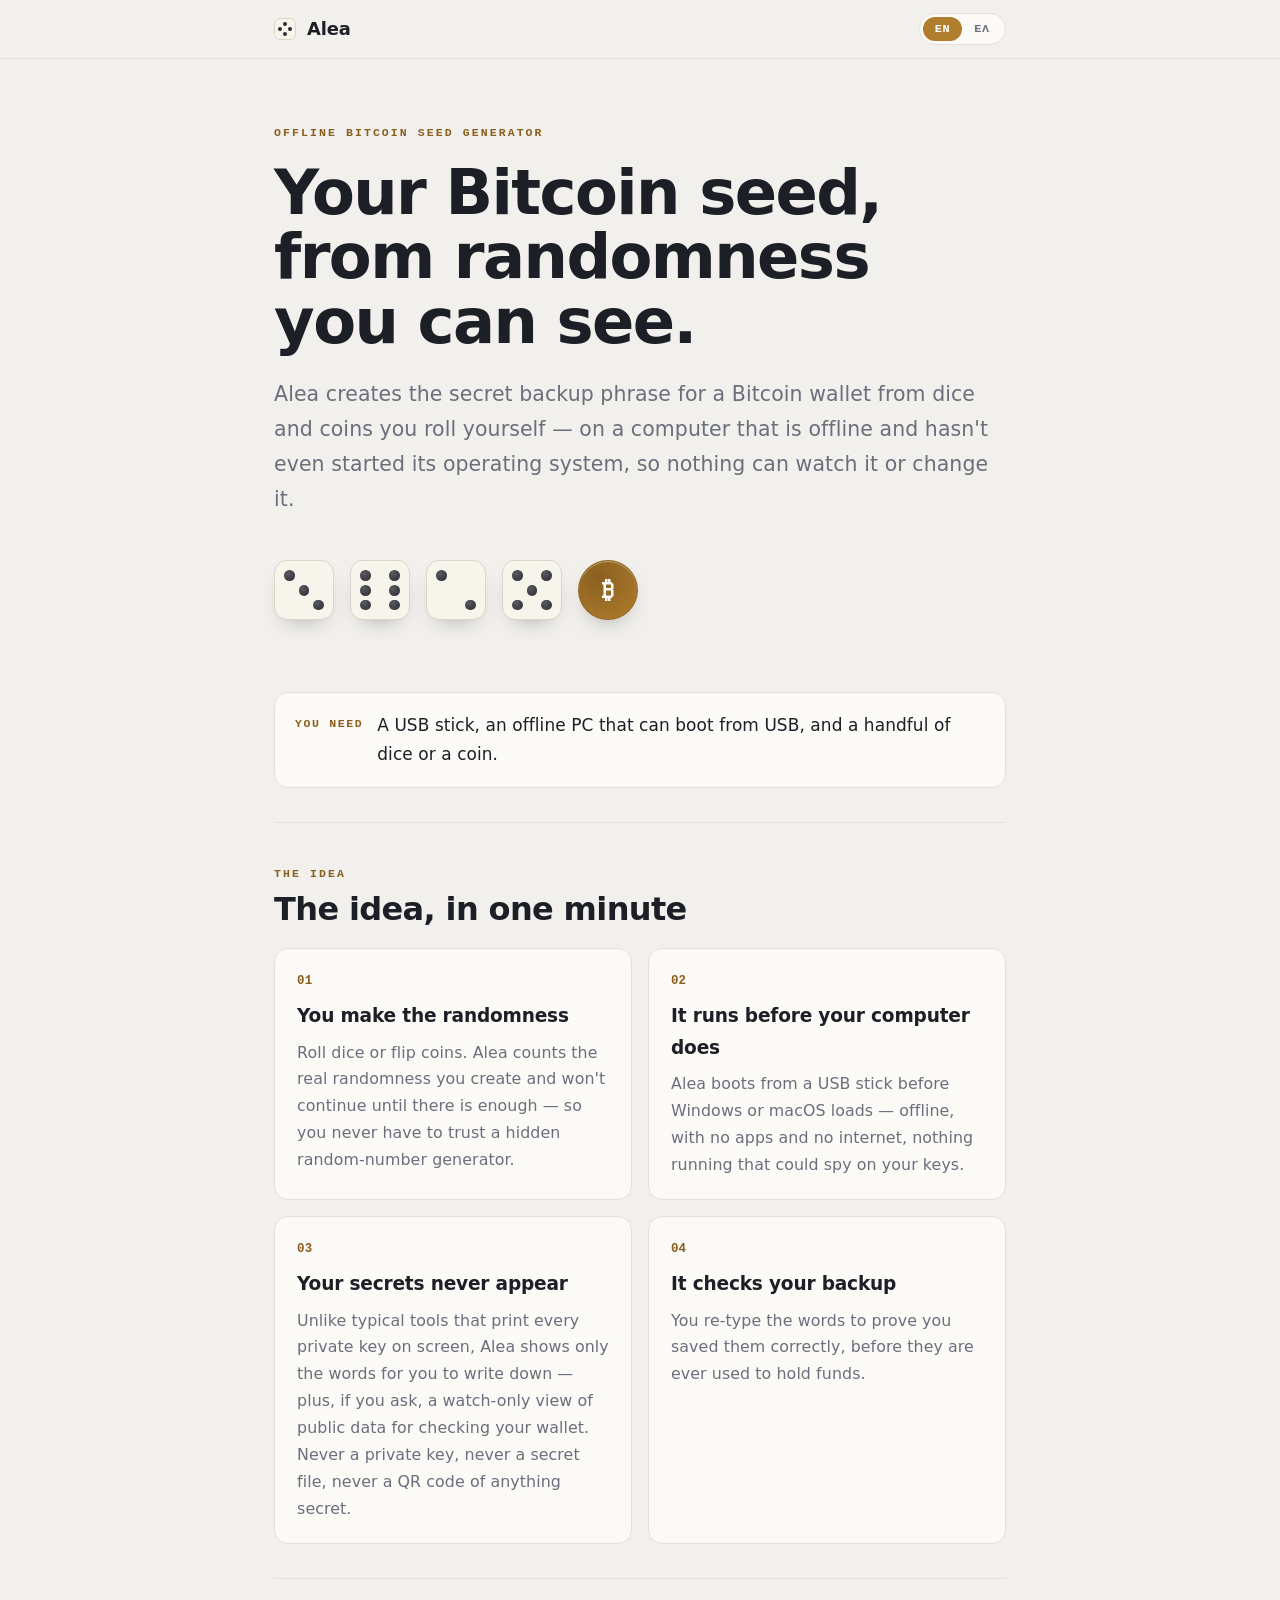
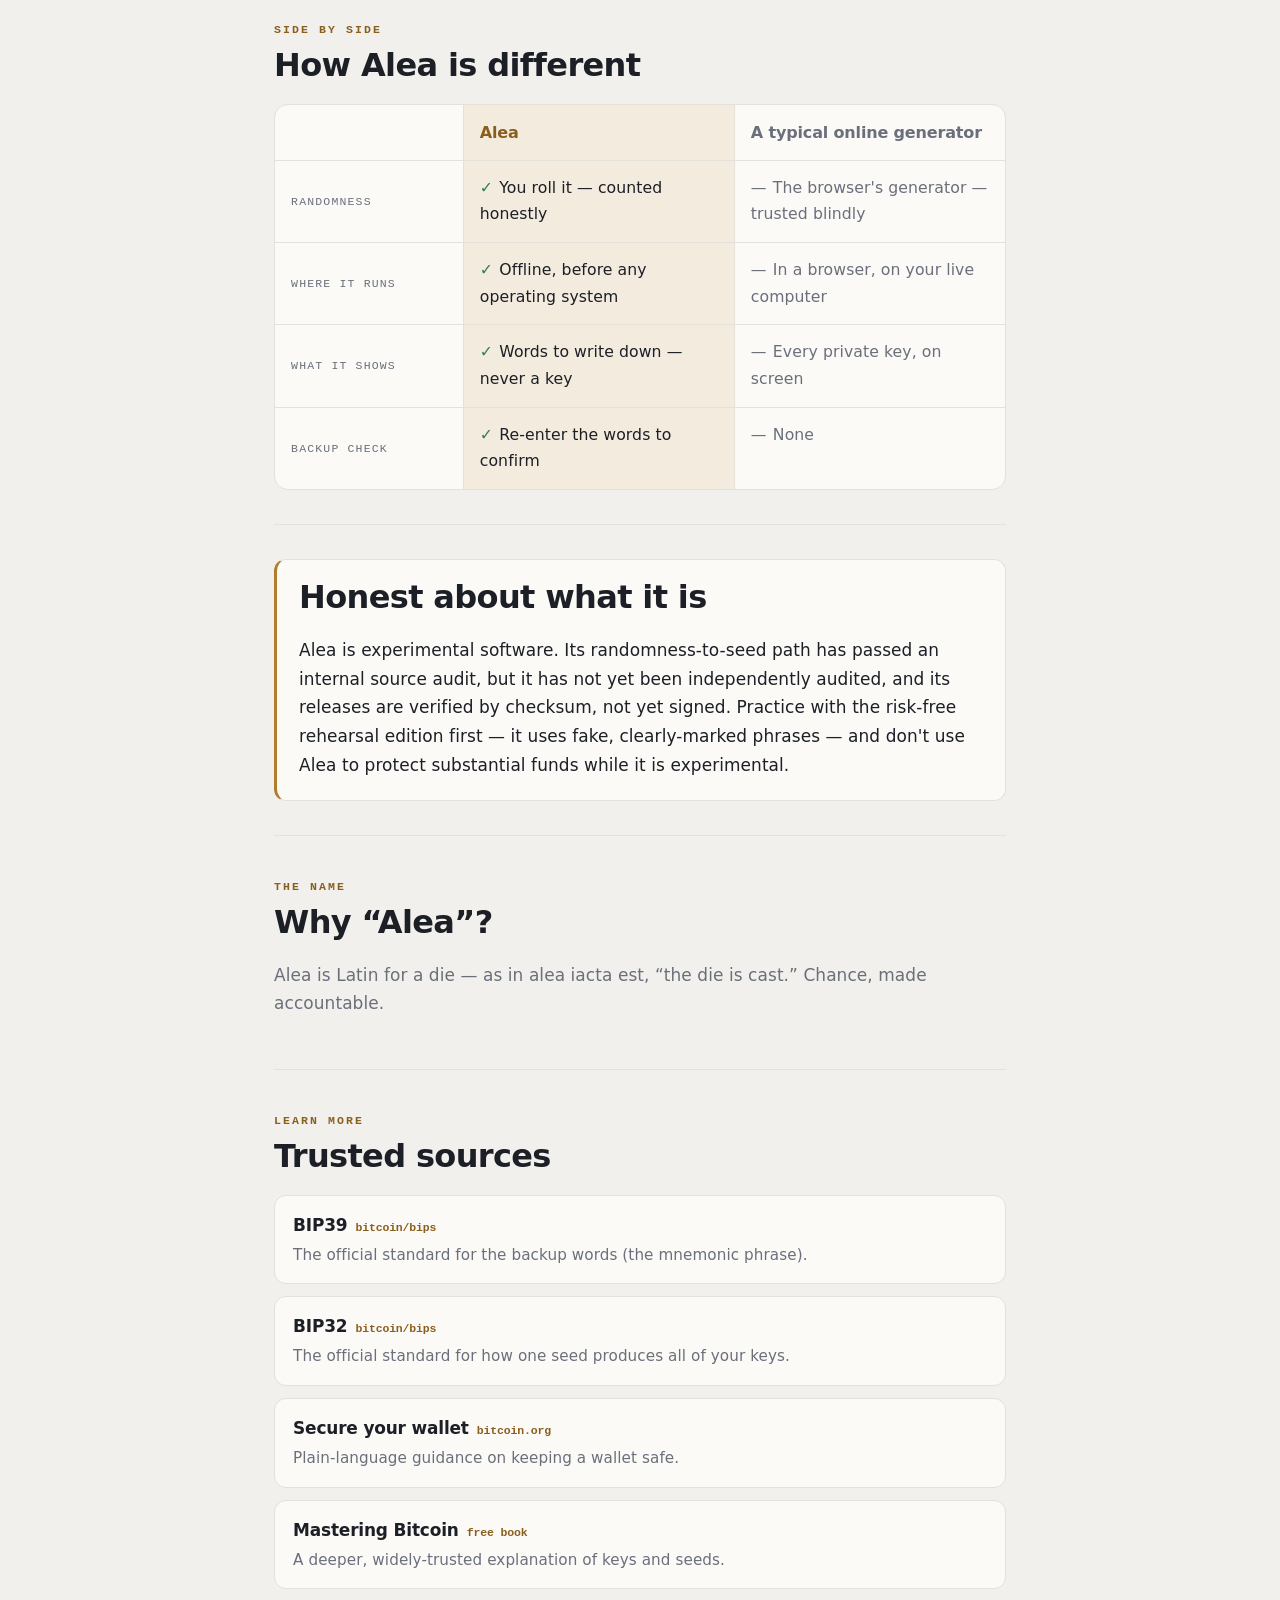
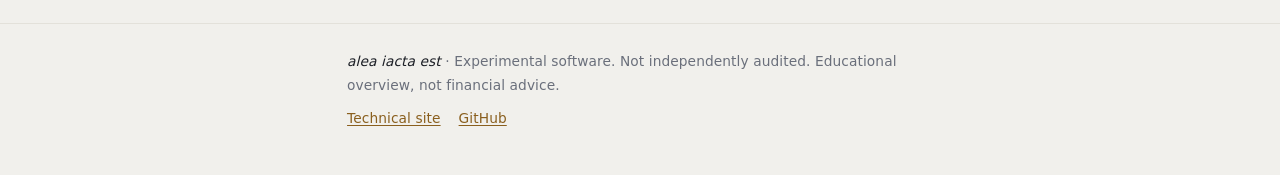
==== site/explained.html @ 650f6a90 "site: add Greek (bilingual) content + EN/ΕΛ intro; bump landing to 0.12.0-beta The live GitHub Pages" ====
<!doctype html>
<html lang="en">
<head>
<meta charset="utf-8">
<meta name="viewport" content="width=device-width, initial-scale=1">
<title>Alea — explained</title>
<meta name="description" content="A plain-language introduction to Alea, the offline Bitcoin recovery-phrase generator — in English and Greek. Alea creates a wallet's backup words from dice and coins you roll yourself, before any operating system loads.">
<style>
  :root{
    --ground:#F1F0EC; --surface:#FBFAF7; --ink:#1C1F26; --muted:#6A6F7B;
    --line:#E3E1DA; --accent:#B07D2E; --accent-ink:#8A5F1E; --accent-soft:rgba(176,125,46,.12);
    --die:#F7F4EC; --die-line:#DAD5C7; --pip:#2A2C33; --good:#2F7D5B;
    --font-sans:system-ui,-apple-system,"Segoe UI",Roboto,"Helvetica Neue",Arial,"Noto Sans",sans-serif;
    --font-mono:ui-monospace,"SF Mono","Cascadia Code","Segoe UI Mono",Menlo,Consolas,monospace;
    --maxw:72ch;
  }
  @media (prefers-color-scheme:dark){
    :root{
      --ground:#14161C; --surface:#1B1E27; --ink:#E9E7DF; --muted:#969CAA;
      --line:#2A2E39; --accent:#D6A24B; --accent-ink:#E4B871; --accent-soft:rgba(214,162,75,.15);
      --die:#232631; --die-line:#333748; --pip:#EDEAE0; --good:#63C39A;
    }
  }

  *{box-sizing:border-box}
  html{-webkit-text-size-adjust:100%}
  body{margin:0;background:var(--ground);color:var(--ink);font-family:var(--font-sans);
    line-height:1.7;font-size:1.06rem;-webkit-font-smoothing:antialiased;letter-spacing:.005em}
  ::selection{background:var(--accent-soft)}
  a{color:var(--accent-ink);text-underline-offset:.18em;text-decoration-thickness:.06em}
  a:focus-visible,button:focus-visible{outline:2.5px solid var(--accent);outline-offset:3px;border-radius:4px}

  .wrap{width:100%;max-width:var(--maxw);margin-inline:auto;padding-inline:22px}
  .eyebrow{font-family:var(--font-mono);font-size:.72rem;letter-spacing:.18em;text-transform:uppercase;
    color:var(--accent-ink);font-weight:600}

  /* header */
  header{position:sticky;top:0;z-index:10;background:color-mix(in srgb,var(--ground) 86%,transparent);
    backdrop-filter:blur(8px);border-bottom:1px solid var(--line)}
  .bar{display:flex;align-items:center;justify-content:space-between;gap:16px;
    max-width:var(--maxw);margin-inline:auto;padding:13px 22px}
  .brand{display:flex;align-items:center;gap:11px;font-weight:700;letter-spacing:-.01em;font-size:1.12rem}
  .brand a{color:inherit;text-decoration:none}
  .mark{width:22px;height:22px;border-radius:6px;border:1.5px solid var(--die-line);background:var(--die);
    display:grid;grid-template-columns:repeat(3,1fr);padding:3px;gap:1px}
  .mark span{border-radius:50%;background:transparent}
  .mark span.on{background:var(--pip)}
  .langtoggle{display:inline-flex;border:1px solid var(--line);border-radius:999px;padding:3px;background:var(--surface)}
  .langtoggle button{font-family:var(--font-mono);font-size:.74rem;letter-spacing:.06em;font-weight:600;
    border:0;background:transparent;color:var(--muted);padding:5px 12px;border-radius:999px;cursor:pointer;transition:.18s}
  .langtoggle button[aria-pressed="true"]{background:var(--accent);color:#fff}
  @media (prefers-color-scheme:dark){.langtoggle button[aria-pressed="true"]{color:#14161C}}

  /* hero */
  .hero{padding:64px 0 30px}
  .hero .eyebrow{display:block;margin-bottom:18px}
  h1{font-size:clamp(2.3rem,6.2vw,3.9rem);line-height:1.04;letter-spacing:-.025em;font-weight:800;
    margin:0 0 22px;text-wrap:balance;max-width:20ch}
  .lead{font-size:clamp(1.08rem,2.2vw,1.28rem);color:var(--muted);max-width:60ch;margin:0}
  .lead b{color:var(--ink);font-weight:600}

  .dicerow{display:flex;flex-wrap:wrap;gap:16px;align-items:center;margin:44px 0 8px}
  .die{width:60px;height:60px;border-radius:13px;background:var(--die);border:1px solid var(--die-line);
    display:grid;grid-template-columns:repeat(3,1fr);grid-template-rows:repeat(3,1fr);padding:9px;gap:4px;
    box-shadow:0 10px 24px -14px rgba(0,0,0,.45), inset 0 1px 0 rgba(255,255,255,.35);
    animation:settle .7s cubic-bezier(.2,.8,.25,1) backwards}
  .die .pip-cell{border-radius:50%}
  .die .pip-cell.on{background:radial-gradient(circle at 35% 30%,color-mix(in srgb,var(--pip) 78%,#fff),var(--pip))}
  .coin{width:60px;height:60px;border-radius:50%;display:grid;place-items:center;font-weight:800;font-size:1.5rem;
    color:#fff;background:radial-gradient(circle at 34% 28%,var(--accent-ink),var(--accent));
    border:1px solid color-mix(in srgb,var(--accent) 60%,#000 15%);
    box-shadow:0 10px 24px -14px rgba(0,0,0,.5), inset 0 1px 0 rgba(255,255,255,.4);
    animation:settle .7s cubic-bezier(.2,.8,.25,1) backwards}
  @media (prefers-color-scheme:dark){.coin{color:#14161C}}
  @keyframes settle{from{opacity:0;transform:translateY(-14px) rotate(-9deg)}to{opacity:1;transform:none}}

  /* sections */
  section{padding:34px 0;border-top:1px solid var(--line)}
  h2{font-size:clamp(1.5rem,3.4vw,2rem);line-height:1.12;letter-spacing:-.02em;font-weight:750;margin:6px 0 20px;text-wrap:balance}
  p{margin:0 0 1em}
  .sub{color:var(--muted)}

  /* need strip */
  .need{background:var(--surface);border:1px solid var(--line);border-radius:14px;padding:18px 20px;
    display:flex;gap:14px;align-items:flex-start}
  .need .k{font-family:var(--font-mono);font-size:.72rem;letter-spacing:.14em;text-transform:uppercase;
    color:var(--accent-ink);font-weight:600;white-space:nowrap;padding-top:.18em}

  /* ideas */
  .ideas{display:grid;gap:16px;grid-template-columns:1fr 1fr}
  @media (max-width:640px){.ideas{grid-template-columns:1fr}}
  .idea{background:var(--surface);border:1px solid var(--line);border-radius:14px;padding:22px 22px 20px;transition:.2s}
  .idea:hover{border-color:color-mix(in srgb,var(--accent) 45%,var(--line));transform:translateY(-2px)}
  .idea .n{font-family:var(--font-mono);font-size:.78rem;color:var(--accent-ink);font-weight:700}
  .idea h3{font-size:1.16rem;letter-spacing:-.01em;margin:8px 0 8px;font-weight:700}
  .idea p{margin:0;color:var(--muted);font-size:.99rem}

  /* comparison */
  .cmp{display:grid;gap:0;border:1px solid var(--line);border-radius:14px;overflow:hidden;background:var(--surface)}
  .cmp .row{display:grid;grid-template-columns:minmax(120px,.9fr) 1.3fr 1.3fr;border-top:1px solid var(--line)}
  .cmp .row:first-child{border-top:0}
  .cmp .row.head{background:transparent}
  .cmp .cell{padding:14px 16px;border-left:1px solid var(--line);font-size:.98rem}
  .cmp .cell:first-child{border-left:0}
  .cmp .asp{font-family:var(--font-mono);font-size:.72rem;letter-spacing:.1em;text-transform:uppercase;color:var(--muted);display:flex;align-items:center}
  .cmp .head .cell{font-weight:700;letter-spacing:-.01em;font-size:1rem}
  .cmp .head .alea{color:var(--accent-ink)}
  .cmp .alea{background:var(--accent-soft)}
  .cmp .alea .tick{color:var(--good);font-weight:700;margin-right:.4em}
  .cmp .other{color:var(--muted)}
  .cmp .other .dash{color:var(--muted);margin-right:.4em}
  @media (max-width:640px){
    .cmp .row{grid-template-columns:1fr}
    .cmp .cell{border-left:0;border-top:1px solid var(--line);padding:12px 16px}
    .cmp .row .cell:first-child{border-top:0}
    .cmp .asp{padding-bottom:2px}
    .cmp .head{display:none}
    .cmp .alea::before{content:"Alea";font-family:var(--font-mono);font-size:.66rem;letter-spacing:.1em;
      text-transform:uppercase;color:var(--accent-ink);display:block;margin-bottom:3px}
    .cmp .other::before{content:attr(data-other);font-family:var(--font-mono);font-size:.66rem;letter-spacing:.1em;
      text-transform:uppercase;color:var(--muted);display:block;margin-bottom:3px}
  }

  /* callouts */
  .note{border:1px solid var(--line);border-left:3px solid var(--accent);border-radius:12px;background:var(--surface);padding:20px 22px}
  .note h2{margin-top:0}
  .note p:last-child{margin-bottom:0}

  /* sources */
  .src{display:grid;gap:12px}
  .src a.item{display:block;text-decoration:none;color:inherit;border:1px solid var(--line);border-radius:12px;
    padding:15px 18px;background:var(--surface);transition:.18s}
  .src a.item:hover{border-color:color-mix(in srgb,var(--accent) 45%,var(--line));transform:translateY(-1px)}
  .src .t{font-weight:700;letter-spacing:-.01em;display:flex;align-items:baseline;gap:8px}
  .src .t .host{font-family:var(--font-mono);font-size:.72rem;color:var(--accent-ink);font-weight:600}
  .src .d{color:var(--muted);font-size:.95rem;margin-top:3px}

  footer{border-top:1px solid var(--line);padding:26px 0 44px;color:var(--muted);font-size:.86rem}
  footer .latin{font-style:italic;color:var(--ink)}
  footer .links{margin-top:10px;display:flex;gap:18px;flex-wrap:wrap}

  @media (prefers-reduced-motion:reduce){*{animation:none!important;transition:none!important}}
</style>
</head>
<body>

<header>
  <div class="bar">
    <div class="brand">
      <span class="mark" aria-hidden="true"><span></span><span class="on"></span><span></span><span class="on"></span><span></span><span class="on"></span><span></span><span class="on"></span><span></span></span>
      <a href="index.html">Alea</a>
    </div>
    <div class="langtoggle" role="group" aria-label="Language">
      <button id="btn-en" aria-pressed="true" onclick="setLang('en')">EN</button>
      <button id="btn-el" aria-pressed="false" onclick="setLang('el')">ΕΛ</button>
    </div>
  </div>
</header>

<main>
  <div class="wrap">
    <div class="hero">
      <span class="eyebrow" data-i18n="eyebrow">Offline Bitcoin seed generator</span>
      <h1 data-i18n="headline">Your Bitcoin seed, from randomness you can see.</h1>
      <p class="lead" data-i18n="lead">Alea creates the secret backup phrase for a Bitcoin wallet from dice and coins you roll yourself — on a computer that is offline and hasn't even started its operating system, so nothing can watch it or change it.</p>
      <div class="dicerow" id="dicerow" aria-hidden="true"></div>
    </div>
  </div>

  <div class="wrap">
    <section style="border-top:0">
      <div class="need">
        <span class="k" data-i18n="need-k">You need</span>
        <span data-i18n="need-v">A USB stick, an offline PC that can boot from USB, and a handful of dice or a coin.</span>
      </div>
    </section>

    <section>
      <span class="eyebrow" data-i18n="idea-eyebrow">The idea</span>
      <h2 data-i18n="idea-title">The idea, in one minute</h2>
      <div class="ideas">
        <div class="idea"><div class="n">01</div><h3 data-i18n="i1t">You make the randomness</h3><p data-i18n="i1b">Roll dice or flip coins. Alea counts the real randomness you create and won't continue until there is enough — so you never have to trust a hidden random-number generator.</p></div>
        <div class="idea"><div class="n">02</div><h3 data-i18n="i2t">It runs before your computer does</h3><p data-i18n="i2b">Alea boots from a USB stick before Windows or macOS loads — offline, with no apps and no internet, nothing running that could spy on your keys.</p></div>
        <div class="idea"><div class="n">03</div><h3 data-i18n="i3t">Your secrets never appear</h3><p data-i18n="i3b">Unlike typical tools that print every private key on screen, Alea shows only the words for you to write down — plus, if you ask, a watch-only view of public data for checking your wallet. Never a private key, never a secret file, never a QR code of anything secret.</p></div>
        <div class="idea"><div class="n">04</div><h3 data-i18n="i4t">It checks your backup</h3><p data-i18n="i4b">You re-type the words to prove you saved them correctly, before they are ever used to hold funds.</p></div>
      </div>
    </section>

    <section>
      <span class="eyebrow" data-i18n="cmp-eyebrow">Side by side</span>
      <h2 data-i18n="cmp-title">How Alea is different</h2>
      <div class="cmp">
        <div class="row head">
          <div class="cell asp"></div>
          <div class="cell alea" data-i18n="cmp-h-alea">Alea</div>
          <div class="cell other" data-i18n="cmp-h-other">A typical online generator</div>
        </div>
        <div class="row">
          <div class="cell asp" data-i18n="cmp-a1">Randomness</div>
          <div class="cell alea"><span class="tick">✓</span><span data-i18n="cmp-a1-alea">You roll it — counted honestly</span></div>
          <div class="cell other" data-other="Typical"><span class="dash">—</span><span data-i18n="cmp-a1-other">The browser's generator — trusted blindly</span></div>
        </div>
        <div class="row">
          <div class="cell asp" data-i18n="cmp-a2">Where it runs</div>
          <div class="cell alea"><span class="tick">✓</span><span data-i18n="cmp-a2-alea">Offline, before any operating system</span></div>
          <div class="cell other" data-other="Typical"><span class="dash">—</span><span data-i18n="cmp-a2-other">In a browser, on your live computer</span></div>
        </div>
        <div class="row">
          <div class="cell asp" data-i18n="cmp-a3">What it shows</div>
          <div class="cell alea"><span class="tick">✓</span><span data-i18n="cmp-a3-alea">Words to write down — never a key</span></div>
          <div class="cell other" data-other="Typical"><span class="dash">—</span><span data-i18n="cmp-a3-other">Every private key, on screen</span></div>
        </div>
        <div class="row">
          <div class="cell asp" data-i18n="cmp-a4">Backup check</div>
          <div class="cell alea"><span class="tick">✓</span><span data-i18n="cmp-a4-alea">Re-enter the words to confirm</span></div>
          <div class="cell other" data-other="Typical"><span class="dash">—</span><span data-i18n="cmp-a4-other">None</span></div>
        </div>
      </div>
    </section>

    <section>
      <div class="note">
        <h2 data-i18n="honest-title">Honest about what it is</h2>
        <p data-i18n="honest-body">Alea is experimental software. Its randomness-to-seed path has passed an internal source audit, but it has not yet been independently audited, and its releases are verified by checksum, not yet signed. Practice with the risk-free rehearsal edition first — it uses fake, clearly-marked phrases — and don't use Alea to protect substantial funds while it is experimental.</p>
      </div>
    </section>

    <section>
      <span class="eyebrow" data-i18n="name-eyebrow">The name</span>
      <h2 data-i18n="name-title">Why “Alea”?</h2>
      <p class="sub" data-i18n="name-body">Alea is Latin for a die — as in alea iacta est, “the die is cast.” Chance, made accountable.</p>
    </section>

    <section>
      <span class="eyebrow" data-i18n="src-eyebrow">Learn more</span>
      <h2 data-i18n="src-title">Trusted sources</h2>
      <div class="src">
        <a class="item" href="https://github.com/bitcoin/bips/blob/master/bip-0039.mediawiki" target="_blank" rel="noopener noreferrer">
          <div class="t">BIP39 <span class="host">bitcoin/bips</span></div>
          <div class="d" data-i18n="src1">The official standard for the backup words (the mnemonic phrase).</div>
        </a>
        <a class="item" href="https://github.com/bitcoin/bips/blob/master/bip-0032.mediawiki" target="_blank" rel="noopener noreferrer">
          <div class="t">BIP32 <span class="host">bitcoin/bips</span></div>
          <div class="d" data-i18n="src2">The official standard for how one seed produces all of your keys.</div>
        </a>
        <a class="item" href="https://bitcoin.org/en/secure-your-wallet" target="_blank" rel="noopener noreferrer">
          <div class="t">Secure your wallet <span class="host">bitcoin.org</span></div>
          <div class="d" data-i18n="src3">Plain-language guidance on keeping a wallet safe.</div>
        </a>
        <a class="item" href="https://github.com/bitcoinbook/bitcoinbook" target="_blank" rel="noopener noreferrer">
          <div class="t">Mastering Bitcoin <span class="host">free book</span></div>
          <div class="d" data-i18n="src4">A deeper, widely-trusted explanation of keys and seeds.</div>
        </a>
      </div>
    </section>
  </div>

  <footer>
    <div class="wrap">
      <span class="latin">alea iacta est</span> · <span data-i18n="foot">Experimental software. Not independently audited. Educational overview, not financial advice.</span>
      <div class="links">
        <a href="index.html" data-i18n="foot-tech">Technical site</a>
        <a href="https://github.com/Xerhs/Alea" target="_blank" rel="noopener noreferrer">GitHub</a>
      </div>
    </div>
  </footer>
</main>

<script>
  // dice hero
  const PIPS={1:[4],2:[0,8],3:[0,4,8],4:[0,2,6,8],5:[0,2,4,6,8],6:[0,2,3,5,6,8]};
  function makeDie(v,delay){
    const d=document.createElement('div');d.className='die';d.style.animationDelay=delay+'s';
    for(let i=0;i<9;i++){const c=document.createElement('span');c.className='pip-cell'+(PIPS[v].includes(i)?' on':'');d.appendChild(c);}
    return d;
  }
  (function(){
    const row=document.getElementById('dicerow');
    [3,6,2,5].forEach((v,i)=>row.appendChild(makeDie(v,i*0.09)));
    const coin=document.createElement('div');coin.className='coin';coin.style.animationDelay='0.36s';coin.textContent='₿';
    row.appendChild(coin);
  })();

  // i18n
  const I18N={
    en:{
      eyebrow:"Offline Bitcoin seed generator",
      headline:"Your Bitcoin seed, from randomness you can see.",
      lead:"Alea creates the secret backup phrase for a Bitcoin wallet from dice and coins you roll yourself — on a computer that is offline and hasn't even started its operating system, so nothing can watch it or change it.",
      "need-k":"You need","need-v":"A USB stick, an offline PC that can boot from USB, and a handful of dice or a coin.",
      "idea-eyebrow":"The idea","idea-title":"The idea, in one minute",
      i1t:"You make the randomness",i1b:"Roll dice or flip coins. Alea counts the real randomness you create and won't continue until there is enough — so you never have to trust a hidden random-number generator.",
      i2t:"It runs before your computer does",i2b:"Alea boots from a USB stick before Windows or macOS loads — offline, with no apps and no internet, nothing running that could spy on your keys.",
      i3t:"Your secrets never appear",i3b:"Unlike typical tools that print every private key on screen, Alea shows only the words for you to write down — plus, if you ask, a watch-only view of public data for checking your wallet. Never a private key, never a secret file, never a QR code of anything secret.",
      i4t:"It checks your backup",i4b:"You re-type the words to prove you saved them correctly, before they are ever used to hold funds.",
      "cmp-eyebrow":"Side by side","cmp-title":"How Alea is different",
      "cmp-h-alea":"Alea","cmp-h-other":"A typical online generator",
      "cmp-a1":"Randomness","cmp-a1-alea":"You roll it — counted honestly","cmp-a1-other":"The browser's generator — trusted blindly",
      "cmp-a2":"Where it runs","cmp-a2-alea":"Offline, before any operating system","cmp-a2-other":"In a browser, on your live computer",
      "cmp-a3":"What it shows","cmp-a3-alea":"Words to write down — never a key","cmp-a3-other":"Every private key, on screen",
      "cmp-a4":"Backup check","cmp-a4-alea":"Re-enter the words to confirm","cmp-a4-other":"None",
      "honest-title":"Honest about what it is","honest-body":"Alea is experimental software. Its randomness-to-seed path has passed an internal source audit, but it has not yet been independently audited, and its releases are verified by checksum, not yet signed. Practice with the risk-free rehearsal edition first — it uses fake, clearly-marked phrases — and don't use Alea to protect substantial funds while it is experimental.",
      "name-eyebrow":"The name","name-title":"Why “Alea”?","name-body":"Alea is Latin for a die — as in alea iacta est, “the die is cast.” Chance, made accountable.",
      "src-eyebrow":"Learn more","src-title":"Trusted sources",
      src1:"The official standard for the backup words (the mnemonic phrase).",
      src2:"The official standard for how one seed produces all of your keys.",
      src3:"Plain-language guidance on keeping a wallet safe.",
      src4:"A deeper, widely-trusted explanation of keys and seeds.",
      foot:"Experimental software. Not independently audited. Educational overview, not financial advice.",
      "foot-tech":"Technical site"
    },
    el:{
      eyebrow:"Γεννήτρια μυστικής φράσης Bitcoin — χωρίς σύνδεση",
      headline:"Η μυστική σου φράση Bitcoin, από τυχαιότητα που βλέπεις.",
      lead:"Το Alea δημιουργεί τη μυστική φράση ενός πορτοφολιού Bitcoin από ζάρια και κέρματα που ρίχνεις ο ίδιος — σε υπολογιστή χωρίς σύνδεση, που δεν έχει καν ξεκινήσει το λειτουργικό του σύστημα, ώστε τίποτα να μην μπορεί να το παρακολουθήσει ή να το αλλοιώσει.",
      "need-k":"Χρειάζεσαι","need-v":"Ένα USB stick, έναν υπολογιστή χωρίς σύνδεση που εκκινεί από USB, και μερικά ζάρια ή ένα κέρμα.",
      "idea-eyebrow":"Η ιδέα","idea-title":"Η ιδέα, σε ένα λεπτό",
      i1t:"Εσύ φτιάχνεις την τυχαιότητα",i1b:"Ρίχνεις ζάρια ή στρίβεις κέρματα. Το Alea μετράει την πραγματική τυχαιότητα που δημιουργείς και δεν προχωράει αν δεν είναι αρκετή — έτσι δεν χρειάζεται ποτέ να εμπιστευτείς μια κρυφή γεννήτρια τυχαίων αριθμών.",
      i2t:"Τρέχει πριν καν ξεκινήσει ο υπολογιστής σου",i2b:"Το Alea εκκινεί από USB stick πριν φορτώσουν τα Windows ή το macOS — χωρίς σύνδεση, χωρίς εφαρμογές και χωρίς ίντερνετ· τίποτα δεν τρέχει που θα μπορούσε να υποκλέψει τα κλειδιά σου.",
      i3t:"Τα μυστικά σου δεν εμφανίζονται ποτέ",i3b:"Σε αντίθεση με τα συνηθισμένα εργαλεία που εμφανίζουν κάθε ιδιωτικό κλειδί στην οθόνη, το Alea δείχνει μόνο τις λέξεις για να τις σημειώσεις — και, αν το ζητήσεις, μια προβολή μόνο δημόσιων στοιχείων για να ελέγξεις το πορτοφόλι σου. Ποτέ ιδιωτικό κλειδί, ποτέ μυστικό αρχείο, ποτέ κωδικός QR για οτιδήποτε μυστικό.",
      i4t:"Ελέγχει το αντίγραφο ασφαλείας σου",i4b:"Ξαναπληκτρολογείς τις λέξεις για να αποδείξεις ότι τις έγραψες σωστά, προτού χρησιμοποιηθούν ποτέ για πραγματικά χρήματα.",
      "cmp-eyebrow":"Δίπλα-δίπλα","cmp-title":"Πού διαφέρει το Alea",
      "cmp-h-alea":"Alea","cmp-h-other":"Μια τυπική διαδικτυακή γεννήτρια",
      "cmp-a1":"Τυχαιότητα","cmp-a1-alea":"Τη ρίχνεις εσύ — μετρημένη με ειλικρίνεια","cmp-a1-other":"Η γεννήτρια του browser — τυφλή εμπιστοσύνη",
      "cmp-a2":"Πού τρέχει","cmp-a2-alea":"Χωρίς σύνδεση, πριν από κάθε λειτουργικό","cmp-a2-other":"Σε browser, στον ενεργό υπολογιστή σου",
      "cmp-a3":"Τι δείχνει","cmp-a3-alea":"Τις λέξεις για να σημειώσεις — ποτέ κλειδί","cmp-a3-other":"Κάθε ιδιωτικό κλειδί, στην οθόνη",
      "cmp-a4":"Έλεγχος αντιγράφου","cmp-a4-alea":"Ξαναγράφεις τις λέξεις για επιβεβαίωση","cmp-a4-other":"Κανένας",
      "honest-title":"Ειλικρινές για το τι είναι","honest-body":"Το Alea είναι πειραματικό λογισμικό. Η διαδρομή από την τυχαιότητα ως τη φράση έχει περάσει εσωτερικό έλεγχο πηγαίου κώδικα, αλλά δεν έχει ακόμη ελεγχθεί ανεξάρτητα, και οι εκδόσεις του επαληθεύονται με άθροισμα ελέγχου — δεν είναι ακόμη υπογεγραμμένες. Δοκίμασε πρώτα την έκδοση εξάσκησης, χωρίς κανένα ρίσκο — χρησιμοποιεί ψεύτικες, ξεκάθαρα επισημασμένες φράσεις — και μην εμπιστεύεσαι στο Alea μεγάλα ποσά όσο είναι πειραματικό.",
      "name-eyebrow":"Το όνομα","name-title":"Γιατί «Alea»;","name-body":"Alea στα λατινικά σημαίνει ζάρι — όπως στο alea iacta est, «ο κύβος ερρίφθη». Η τυχαιότητα, με λογοδοσία.",
      "src-eyebrow":"Μάθε περισσότερα","src-title":"Αξιόπιστες πηγές",
      src1:"Το επίσημο πρότυπο για τις λέξεις της μυστικής φράσης (mnemonic).",
      src2:"Το επίσημο πρότυπο για το πώς μία μυστική φράση παράγει όλα σου τα κλειδιά.",
      src3:"Οδηγίες σε απλή γλώσσα για την ασφάλεια ενός πορτοφολιού.",
      src4:"Μια βαθύτερη, ευρέως αξιόπιστη εξήγηση για κλειδιά και μυστικές φράσεις.",
      foot:"Πειραματικό λογισμικό. Χωρίς ανεξάρτητο έλεγχο. Εκπαιδευτική επισκόπηση, όχι οικονομική συμβουλή.",
      "foot-tech":"Τεχνική σελίδα"
    }
  };
  function setLang(l){
    document.documentElement.lang=l;
    const dict=I18N[l];
    document.querySelectorAll('[data-i18n]').forEach(el=>{
      const k=el.getAttribute('data-i18n');
      if(dict[k]!=null) el.textContent=dict[k];
    });
    document.getElementById('btn-en').setAttribute('aria-pressed', l==='en');
    document.getElementById('btn-el').setAttribute('aria-pressed', l==='el');
    try{localStorage.setItem('alea-lang',l);}catch(e){}
  }
  (function(){
    let l='en';
    try{const s=localStorage.getItem('alea-lang'); if(s==='el'||s==='en') l=s;}catch(e){}
    setLang(l);
  })();
</script>

</body>
</html>
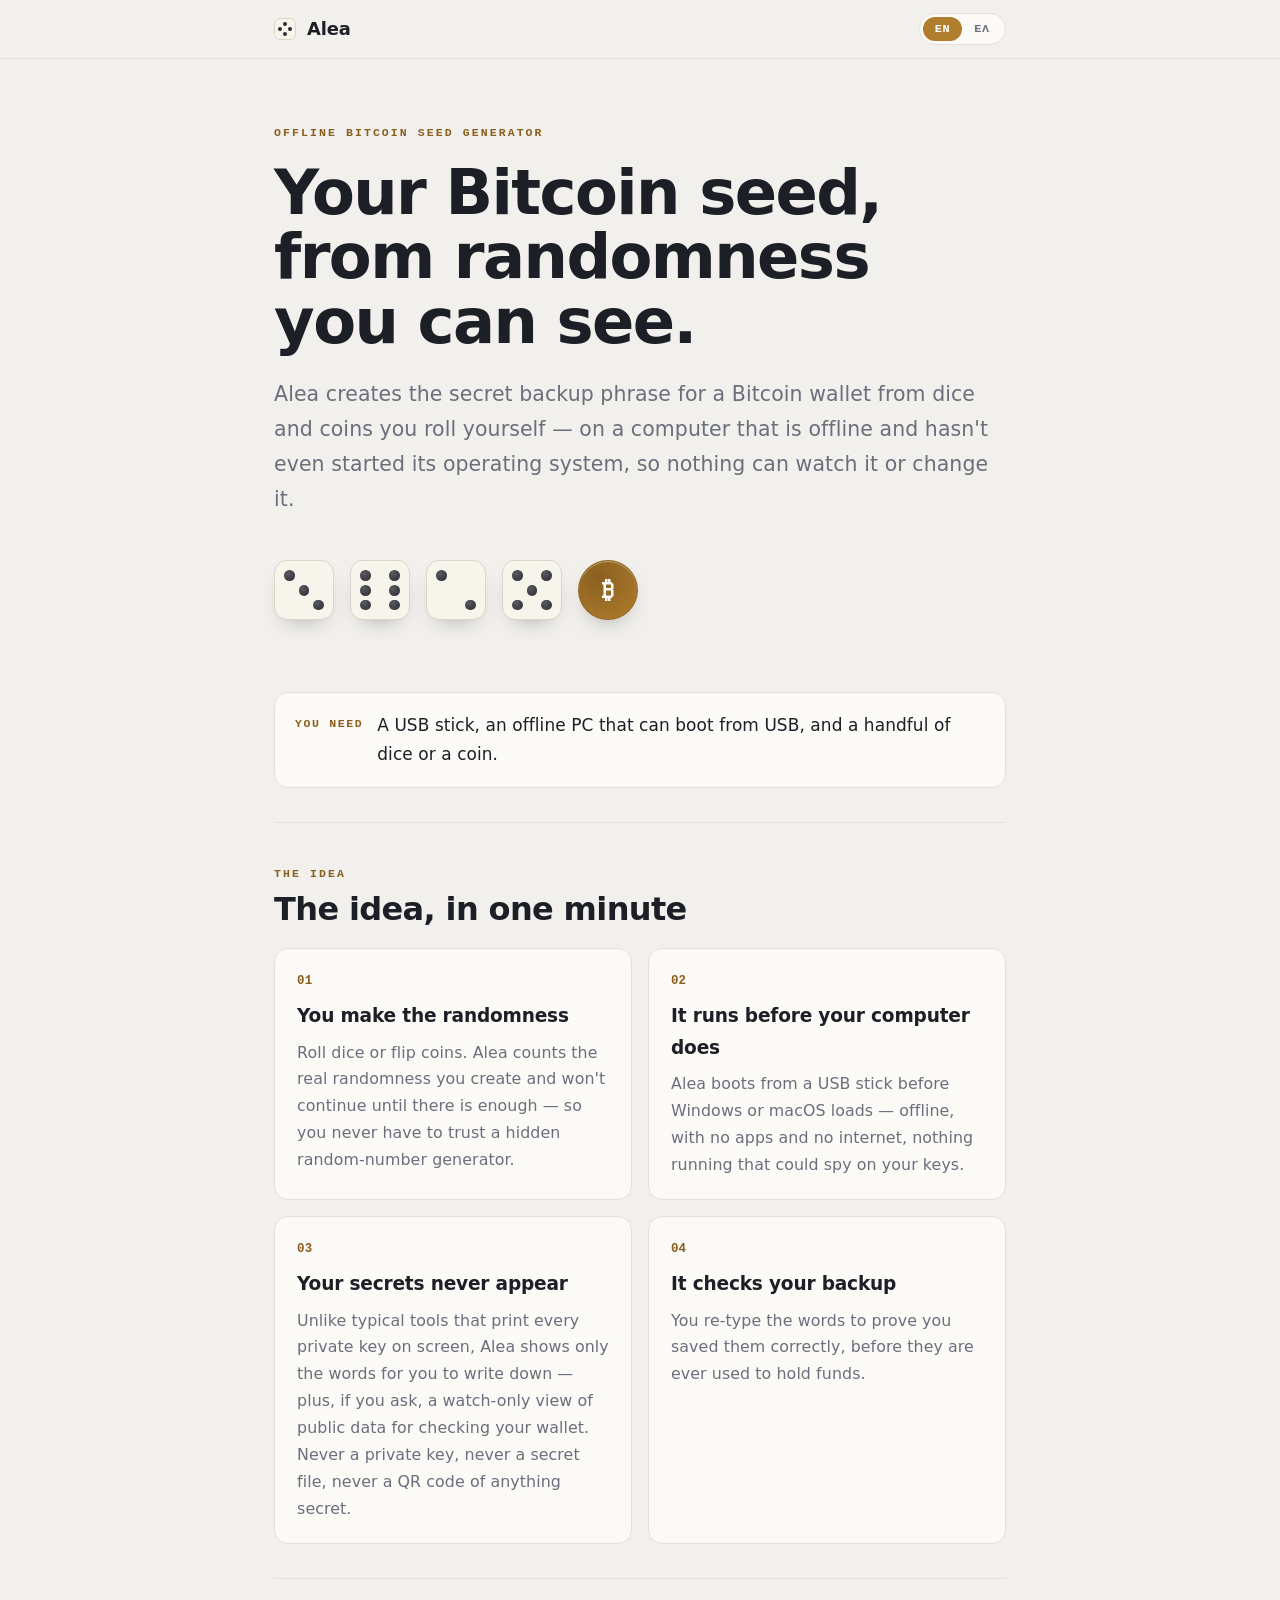
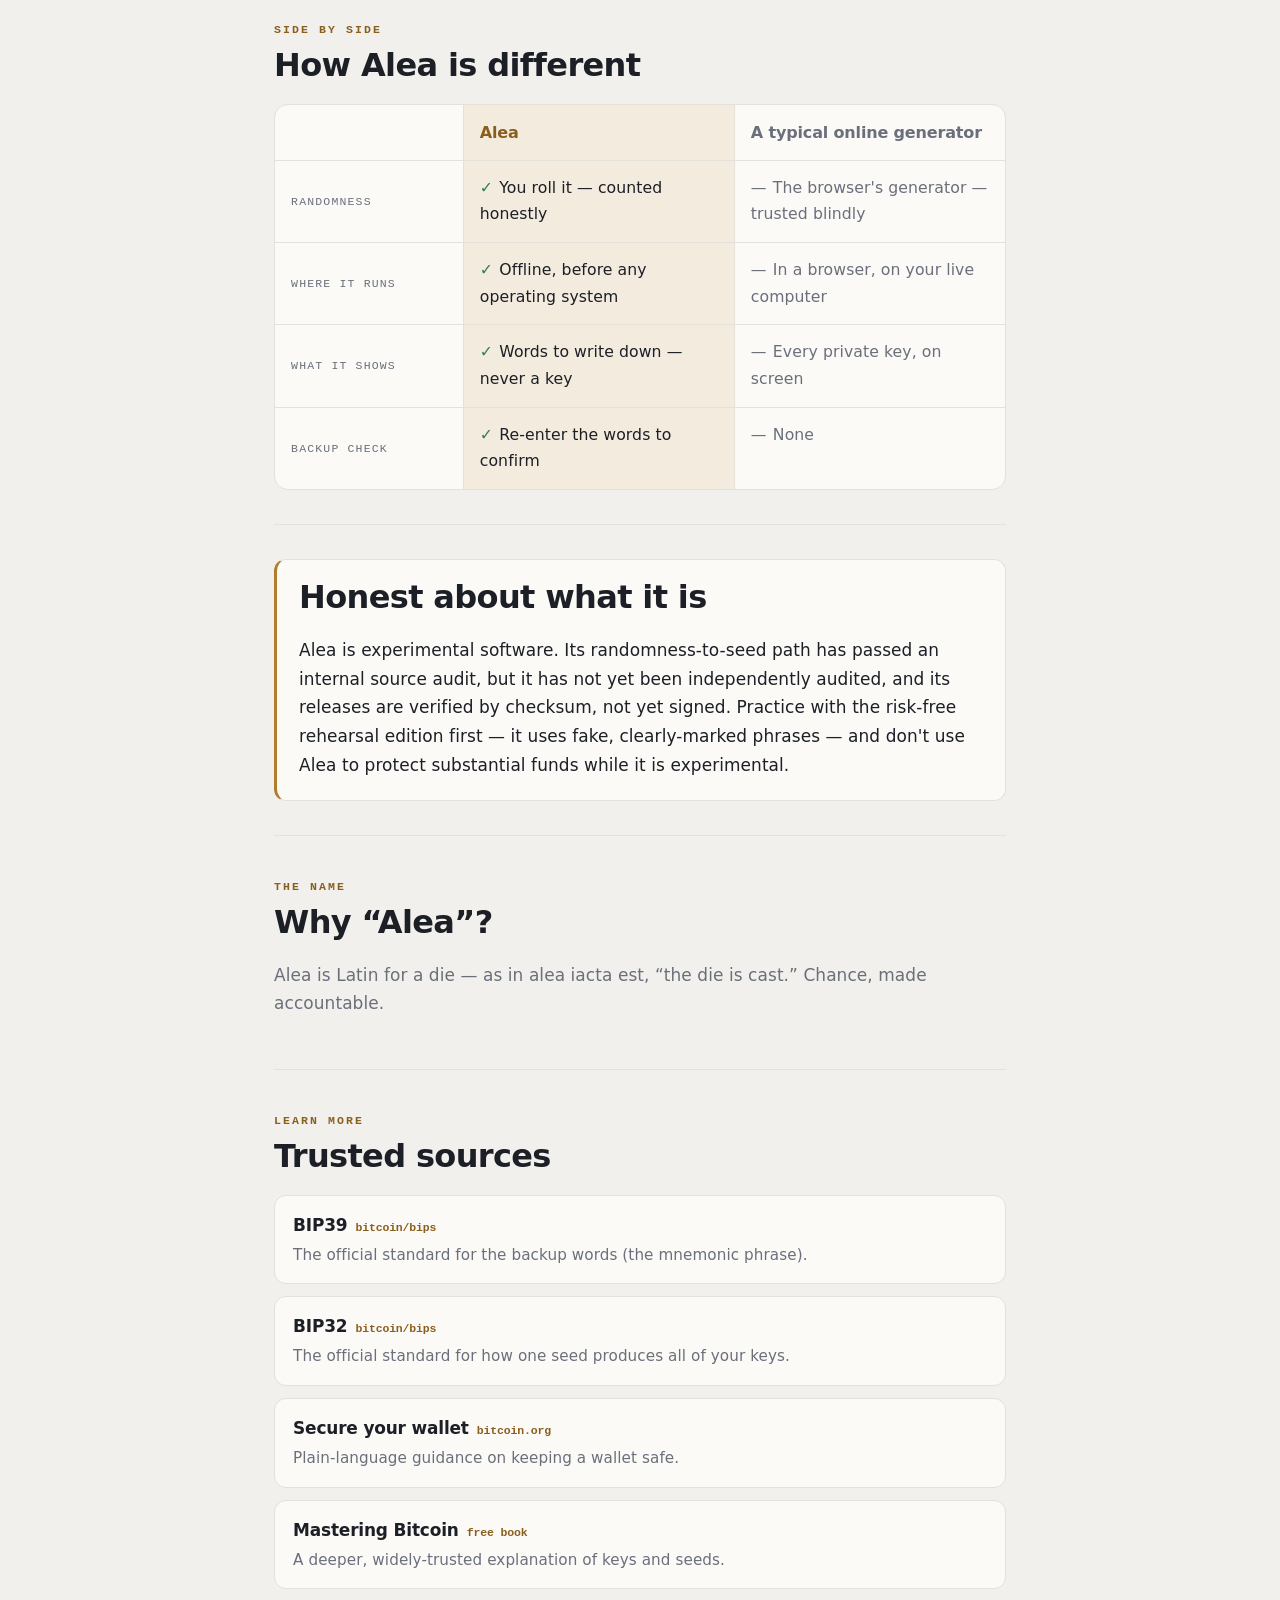
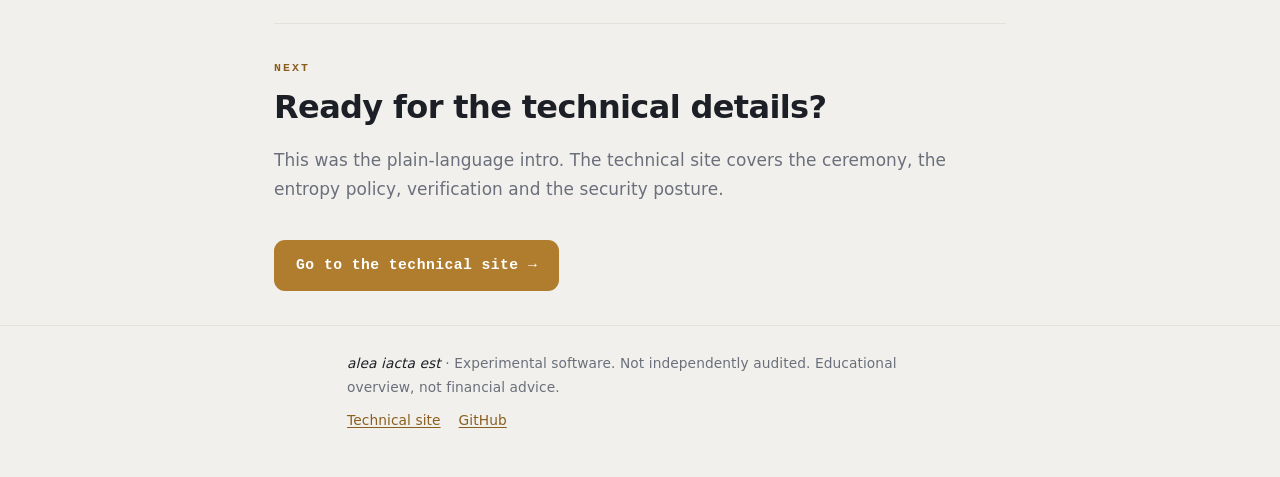
==== commit aa708966: "site: restore plain-language intro page + cross-link with the technical landing Per feedback: bring " ====
--- a/site/explained.html
+++ b/site/explained.html
@@ -33,6 +33,15 @@
   .wrap{width:100%;max-width:var(--maxw);margin-inline:auto;padding-inline:22px}
   .eyebrow{font-family:var(--font-mono);font-size:.72rem;letter-spacing:.18em;text-transform:uppercase;
     color:var(--accent-ink);font-weight:600}
+
+  /* end-of-page call to the technical site */
+  .endcta{border-top:1px solid var(--line);padding-top:34px}
+  .endcta .eyebrow{display:block;margin-bottom:12px}
+  .cta-btn{display:inline-block;margin-top:20px;font-family:var(--font-mono);font-weight:600;
+    font-size:.92rem;letter-spacing:.03em;text-decoration:none;background:var(--accent);color:#fff;
+    padding:13px 22px;border-radius:11px;transition:.18s}
+  .cta-btn:hover{filter:brightness(1.06);text-decoration:none}
+  @media (prefers-color-scheme:dark){.cta-btn{color:#14161C}}
 
   /* header */
   header{position:sticky;top:0;z-index:10;background:color-mix(in srgb,var(--ground) 86%,transparent);
@@ -252,6 +261,13 @@
           <div class="d" data-i18n="src4">A deeper, widely-trusted explanation of keys and seeds.</div>
         </a>
       </div>
+    </section>
+
+    <section class="endcta">
+      <span class="eyebrow" data-i18n="end-eyebrow">Next</span>
+      <h2 data-i18n="end-title">Ready for the technical details?</h2>
+      <p class="sub" data-i18n="end-body">This was the plain-language intro. The technical site covers the ceremony, the entropy policy, verification and the security posture.</p>
+      <a class="cta-btn" href="index.html" data-i18n="end-cta">Go to the technical site →</a>
     </section>
   </div>
 
@@ -307,7 +323,11 @@
       src3:"Plain-language guidance on keeping a wallet safe.",
       src4:"A deeper, widely-trusted explanation of keys and seeds.",
       foot:"Experimental software. Not independently audited. Educational overview, not financial advice.",
-      "foot-tech":"Technical site"
+      "foot-tech":"Technical site",
+      "end-eyebrow":"Next",
+      "end-title":"Ready for the technical details?",
+      "end-body":"This was the plain-language intro. The technical site covers the ceremony, the entropy policy, verification and the security posture.",
+      "end-cta":"Go to the technical site →"
     },
     el:{
       eyebrow:"Γεννήτρια μυστικής φράσης Bitcoin — χωρίς σύνδεση",
@@ -333,7 +353,11 @@
       src3:"Οδηγίες σε απλή γλώσσα για την ασφάλεια ενός πορτοφολιού.",
       src4:"Μια βαθύτερη, ευρέως αξιόπιστη εξήγηση για κλειδιά και μυστικές φράσεις.",
       foot:"Πειραματικό λογισμικό. Χωρίς ανεξάρτητο έλεγχο. Εκπαιδευτική επισκόπηση, όχι οικονομική συμβουλή.",
-      "foot-tech":"Τεχνική σελίδα"
+      "foot-tech":"Τεχνική σελίδα",
+      "end-eyebrow":"Επόμενο",
+      "end-title":"Έτοιμος για τις τεχνικές λεπτομέρειες;",
+      "end-body":"Αυτή ήταν η εισαγωγή σε απλή γλώσσα. Η τεχνική σελίδα καλύπτει την τελετή, την πολιτική εντροπίας, την επαλήθευση και τη στάση ασφαλείας.",
+      "end-cta":"Πήγαινε στην τεχνική σελίδα →"
     }
   };
   function setLang(l){
@@ -348,8 +372,9 @@
     try{localStorage.setItem('alea-lang',l);}catch(e){}
   }
   (function(){
-    let l='en';
+    let l=null;
     try{const s=localStorage.getItem('alea-lang'); if(s==='el'||s==='en') l=s;}catch(e){}
+    if(!l){const n=(navigator.language||navigator.userLanguage||'').toLowerCase(); l=n.indexOf('el')===0?'el':'en';}
     setLang(l);
   })();
 </script>
